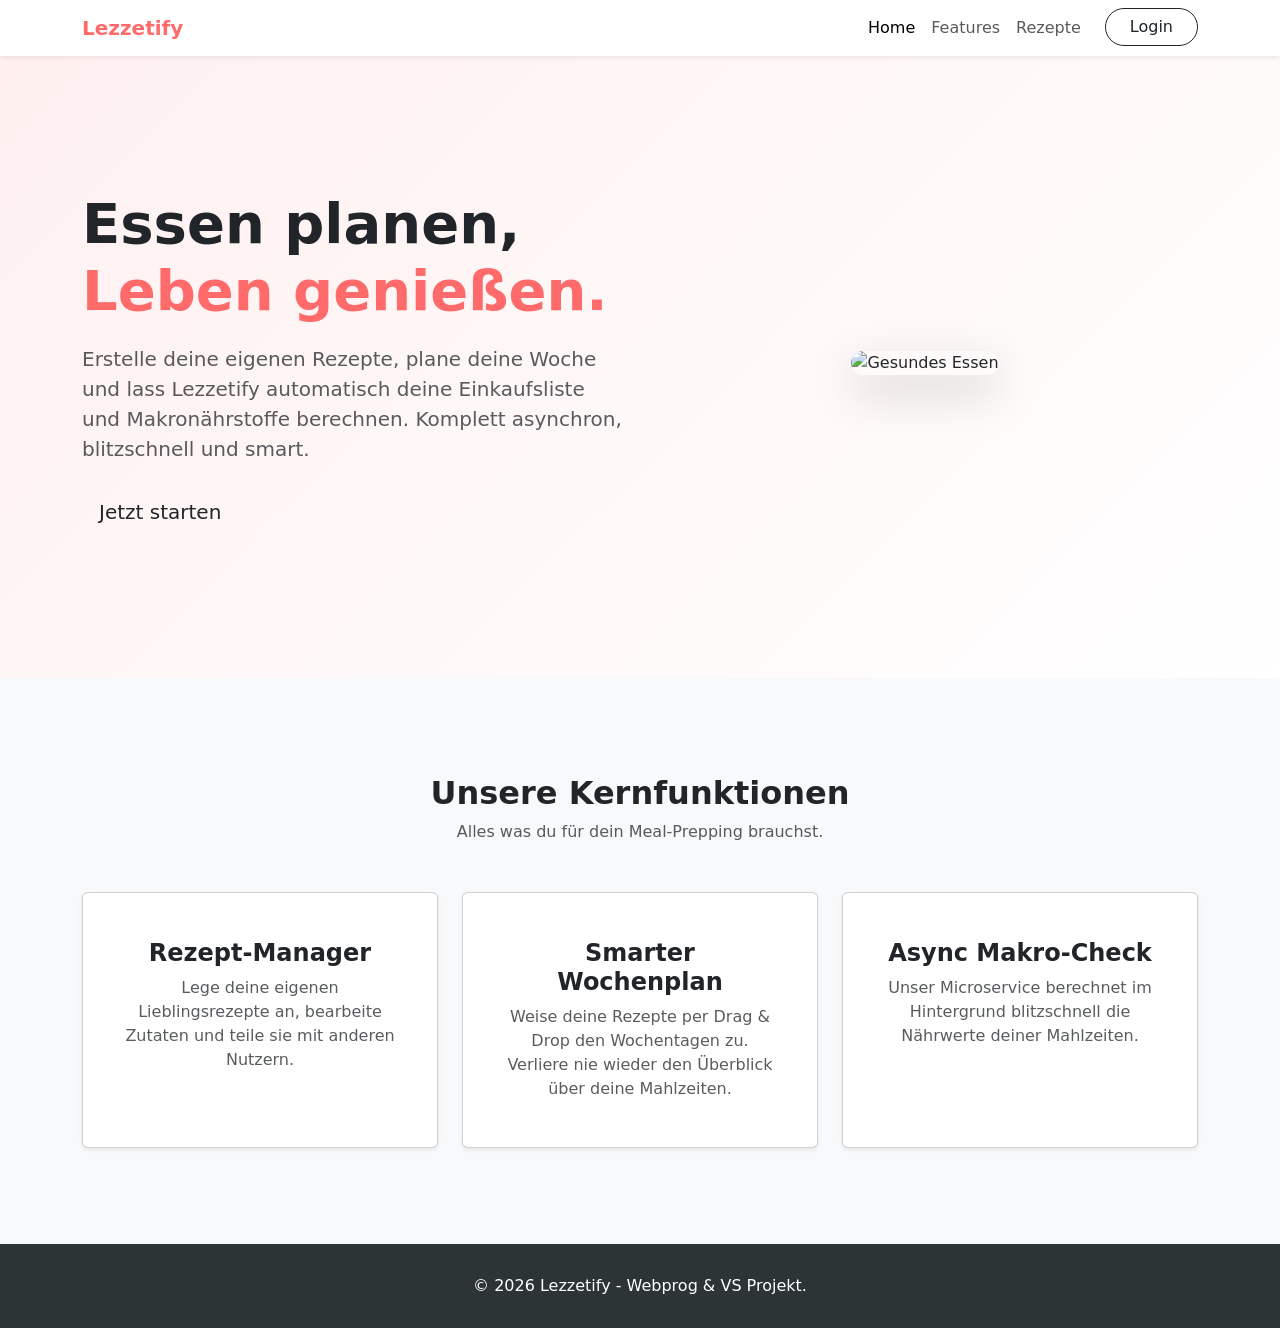
==== index.html @ 41262026 "Add files via upload" ====
<!DOCTYPE html>
<html lang="de">
<head>
    <meta charset="UTF-8">
    <meta name="viewport" content="width=device-width, initial-scale=1.0">
    <link rel="stylesheet" href="style.css">
    <link rel="stylesheet" href="library/css/bootstrap.min.css">
    <link rel="stylesheet" href="library/css/all.min.css">

    <title>Lezzetify</title>
    <link rel="icon" type="image/png" href="images/logo.png">

</head>
<body>

<!-- Navigation -->
    <nav class="navbar navbar-expand-lg navbar-light bg-white shadow-sm fixed-top">
        <div class="container">
            <a class="navbar-brand" href="#">Lezzetify</a>
            <button class="navbar-toggler" type="button" data-bs-toggle="collapse" data-bs-target="#navbarNav">
                <span class="navbar-toggler-icon"></span>
            </button>
            <div class="collapse navbar-collapse" id="navbarNav">
                <ul class="navbar-nav ms-auto">
                    <li class="nav-item">
                        <a class="nav-link active" href="#">Home</a>
                    </li>
                    <li class="nav-item">
                        <a class="nav-link" href="#features">Features</a>
                    </li>
                    <li class="nav-item">
                        <a class="nav-link" href="#">Rezepte</a>
                    </li>
                    <li class="nav-item ms-lg-3 mt-2 mt-lg-0">
                        <a class="btn btn-outline-dark rounded-pill px-4" href="#">Login</a>
                    </li>
                </ul>
            </div>
        </div>
    </nav>

    <!-- Hero Section -->
    <section class="hero-section mt-5">
        <div class="container">
            <div class="row align-items-center">
                <div class="col-lg-6 text-center text-lg-start">
                    <h1 class="hero-title">Essen planen, <br><span>Leben genießen.</span></h1>
                    <p class="lead text-muted mb-4">Erstelle deine eigenen Rezepte, plane deine Woche und lass Lezzetify automatisch deine Einkaufsliste und Makronährstoffe berechnen. Komplett asynchron, blitzschnell und smart.</p>
                    <a href="#" class="btn btn-primary-custom btn-lg">Jetzt starten</a>
                </div>
                <div class="col-lg-6 mt-5 mt-lg-0 text-center">
                    <!-- Lokales Bild verwenden -->
                    <img src="assets/img/hero-bild.jpg" alt="Gesundes Essen" class="img-fluid rounded-4 shadow-lg" style="object-fit: cover; height: 400px; width: 100%;">
                </div>
            </div>
        </div>
    </section>

    <!-- Features Section -->
    <section id="features" class="py-5 bg-light">
        <div class="container py-5">
            <div class="text-center mb-5">
                <h2 class="fw-bold">Unsere Kernfunktionen</h2>
                <p class="text-muted">Alles was du für dein Meal-Prepping brauchst.</p>
            </div>
            
            <div class="row g-4 text-center">
                <!-- Feature 1 -->
                <div class="col-md-4">
                    <div class="card feature-card h-100 shadow-sm">
                        <div class="card-body">
                            <h4 class="card-title fw-bold">Rezept-Manager</h4>
                            <p class="card-text text-muted">Lege deine eigenen Lieblingsrezepte an, bearbeite Zutaten und teile sie mit anderen Nutzern.</p>
                        </div>
                    </div>
                </div>
                <!-- Feature 2 -->
                <div class="col-md-4">
                    <div class="card feature-card h-100 shadow-sm">
                        <div class="card-body">
                            <h4 class="card-title fw-bold">Smarter Wochenplan</h4>
                            <p class="card-text text-muted">Weise deine Rezepte per Drag & Drop den Wochentagen zu. Verliere nie wieder den Überblick über deine Mahlzeiten.</p>
                        </div>
                    </div>
                </div>
                <!-- Feature 3 -->
                <div class="col-md-4">
                    <div class="card feature-card h-100 shadow-sm">
                        <div class="card-body">
                            <h4 class="card-title fw-bold">Async Makro-Check</h4>
                            <p class="card-text text-muted">Unser Microservice berechnet im Hintergrund blitzschnell die Nährwerte deiner Mahlzeiten.</p>
                        </div>
                    </div>
                </div>
            </div>
        </div>
    </section>

    <!-- Footer -->
    <footer class="text-center">
        <div class="container">
            <p class="mb-0">&copy; 2026 Lezzetify - Webprog & VS Projekt.</p>
        </div>
    </footer>

    <script src="script.js"></script>
    <script src="library/js/bootstrap.bundle.min.js"></script>
</body>
</html>
---- style.css ----
:root {
            --primary-color: #ff6b6b; /* Appetitliches Korallenrot */
            --secondary-color: #feca57; /* Warmes Gelb */
            --dark-color: #2d3436;
            --light-bg: #f8f9fa;
        }

        body {
            font-family: 'Poppins', sans-serif;
            color: var(--dark-color);
        }

        .navbar-brand {
            font-weight: 700;
            font-size: 1.5rem;
            color: var(--primary-color) !important;
        }

        .hero-section {
            background: linear-gradient(135deg, #fff0f0 0%, #fff 100%);
            padding: 100px 0;
            min-height: 70vh;
            display: flex;
            align-items: center;
        }

        .hero-title {
            font-weight: 700;
            font-size: 3.5rem;
            margin-bottom: 20px;
        }

        .hero-title span {
            color: var(--primary-color);
        }

        .btn-primary-custom {
            background-color: var(--primary-color);
            color: white;
            border: none;
            padding: 12px 30px;
            border-radius: 50px;
            font-weight: 600;
            transition: all 0.3s ease;
        }

        .btn-primary-custom:hover {
            background-color: #ff5252;
            color: white;
            transform: translateY(-2px);
            box-shadow: 0 5px 15px rgba(255, 107, 107, 0.4);
        }

        .feature-card {
            border: none;
            border-radius: 15px;
            transition: all 0.3s ease;
            background-color: white;
            padding: 30px 20px;
        }

        .feature-card:hover {
            transform: translateY(-10px);
            box-shadow: 0 15px 30px rgba(0,0,0,0.1);
        }

        .feature-icon {
            font-size: 3rem;
            color: var(--secondary-color);
            margin-bottom: 20px;
        }

        footer {
            background-color: var(--dark-color);
            color: white;
            padding: 30px 0;
        }
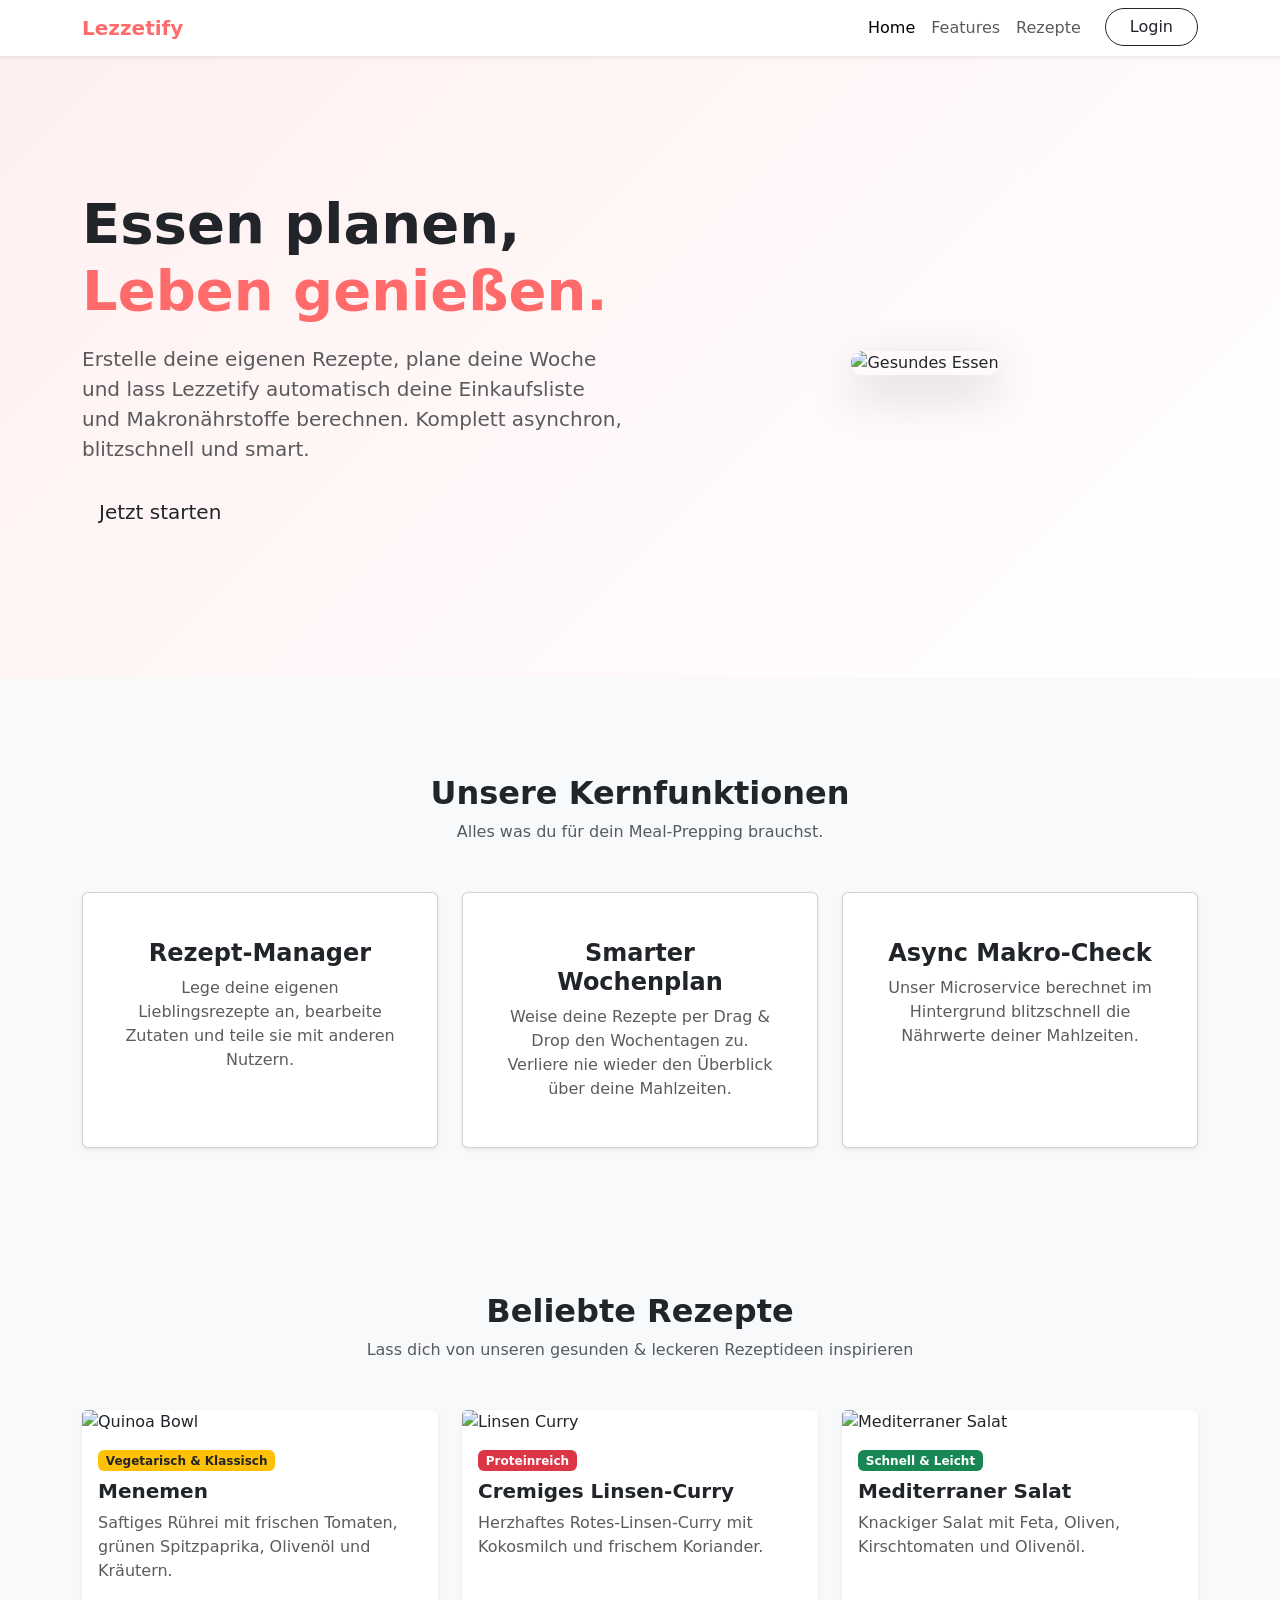
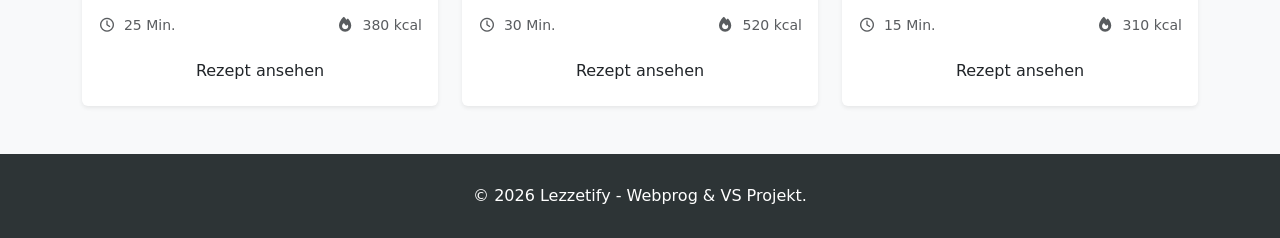
==== commit b5d4d0a5: "Update index.html" ====
--- a/index.html
+++ b/index.html
@@ -29,10 +29,10 @@
                         <a class="nav-link" href="#features">Features</a>
                     </li>
                     <li class="nav-item">
-                        <a class="nav-link" href="#">Rezepte</a>
+                        <a class="nav-link" href="#rezepte">Rezepte</a>
                     </li>
                     <li class="nav-item ms-lg-3 mt-2 mt-lg-0">
-                        <a class="btn btn-outline-dark rounded-pill px-4" href="#">Login</a>
+                        <a class="btn btn-outline-dark rounded-pill px-4" href="login.html">Login</a>
                     </li>
                 </ul>
             </div>
@@ -46,11 +46,11 @@
                 <div class="col-lg-6 text-center text-lg-start">
                     <h1 class="hero-title">Essen planen, <br><span>Leben genießen.</span></h1>
                     <p class="lead text-muted mb-4">Erstelle deine eigenen Rezepte, plane deine Woche und lass Lezzetify automatisch deine Einkaufsliste und Makronährstoffe berechnen. Komplett asynchron, blitzschnell und smart.</p>
-                    <a href="#" class="btn btn-primary-custom btn-lg">Jetzt starten</a>
+                    <a href="login.html" class="btn btn-primary-custom btn-lg">Jetzt starten</a>
                 </div>
                 <div class="col-lg-6 mt-5 mt-lg-0 text-center">
                     <!-- Lokales Bild verwenden -->
-                    <img src="assets/img/hero-bild.jpg" alt="Gesundes Essen" class="img-fluid rounded-4 shadow-lg" style="object-fit: cover; height: 400px; width: 100%;">
+                    <img src="images/essen.jpg" alt="Gesundes Essen" class="img-fluid rounded-4 shadow-lg" style="object-fit: cover; height: 400px; width: 100%;">
                 </div>
             </div>
         </div>
@@ -96,6 +96,69 @@
         </div>
     </section>
 
+    <!-- REZEPTE ABSCHNITT -->
+<section id="rezepte" class="py-5 bg-light">
+  <div class="container">
+    <div class="text-center mb-5">
+      <h2 class="fw-bold text-dark">Beliebte Rezepte</h2>
+      <p class="text-muted">Lass dich von unseren gesunden & leckeren Rezeptideen inspirieren</p>
+    </div>
+
+    <div class="row g-4">
+      <!-- Rezept 1 -->
+      <div class="col-md-4">
+        <div class="card h-100 border-0 shadow-sm recipe-card">
+          <img src="images/menemen.jpg" class="card-img-top recipe-img" alt="Quinoa Bowl">
+          <div class="card-body d-flex flex-column">
+            <span class="badge bg-warning text-dark align-self-start mb-2">Vegetarisch & Klassisch</span>
+            <h5 class="card-title fw-bold">Menemen</h5>
+            <p class="card-text text-muted flex-grow-1">Saftiges Rührei mit frischen Tomaten, grünen Spitzpaprika, Olivenöl und Kräutern.</p>
+            <div class="d-flex justify-content-between text-muted small my-3">
+              <span><i class="far fa-clock me-1"></i> 25 Min.</span>
+              <span><i class="fas fa-fire me-1"></i> 380 kcal</span>
+            </div>
+            <a href="#" class="btn btn-primary-custom w-100">Rezept ansehen</a>
+          </div>
+        </div>
+      </div>
+
+      <!-- Rezept 2 -->
+      <div class="col-md-4">
+        <div class="card h-100 border-0 shadow-sm recipe-card">
+          <img src="https://images.unsplash.com/photo-1540420773420-3366772f4999?w=600&auto=format&fit=crop" class="card-img-top recipe-img" alt="Linsen Curry">
+          <div class="card-body d-flex flex-column">
+            <span class="badge bg-danger text-white align-self-start mb-2">Proteinreich</span>
+            <h5 class="card-title fw-bold">Cremiges Linsen-Curry</h5>
+            <p class="card-text text-muted flex-grow-1">Herzhaftes Rotes-Linsen-Curry mit Kokosmilch und frischem Koriander.</p>
+            <div class="d-flex justify-content-between text-muted small my-3">
+              <span><i class="far fa-clock me-1"></i> 30 Min.</span>
+              <span><i class="fas fa-fire me-1"></i> 520 kcal</span>
+            </div>
+            <a href="#" class="btn btn-primary-custom w-100">Rezept ansehen</a>
+          </div>
+        </div>
+      </div>
+
+      <!-- Rezept 3 -->
+      <div class="col-md-4">
+        <div class="card h-100 border-0 shadow-sm recipe-card">
+          <img src="https://images.unsplash.com/photo-1512621776951-a57141f2eefd?w=600&auto=format&fit=crop" class="card-img-top recipe-img" alt="Mediterraner Salat">
+          <div class="card-body d-flex flex-column">
+            <span class="badge bg-success text-white align-self-start mb-2">Schnell & Leicht</span>
+            <h5 class="card-title fw-bold">Mediterraner Salat</h5>
+            <p class="card-text text-muted flex-grow-1">Knackiger Salat mit Feta, Oliven, Kirschtomaten und Olivenöl.</p>
+            <div class="d-flex justify-content-between text-muted small my-3">
+              <span><i class="far fa-clock me-1"></i> 15 Min.</span>
+              <span><i class="fas fa-fire me-1"></i> 310 kcal</span>
+            </div>
+            <a href="#" class="btn btn-primary-custom w-100">Rezept ansehen</a>
+          </div>
+        </div>
+      </div>
+    </div>
+  </div>
+</section>
+
     <!-- Footer -->
     <footer class="text-center">
         <div class="container">
@@ -106,4 +169,4 @@
     <script src="script.js"></script>
     <script src="library/js/bootstrap.bundle.min.js"></script>
 </body>
-</html>+</html>
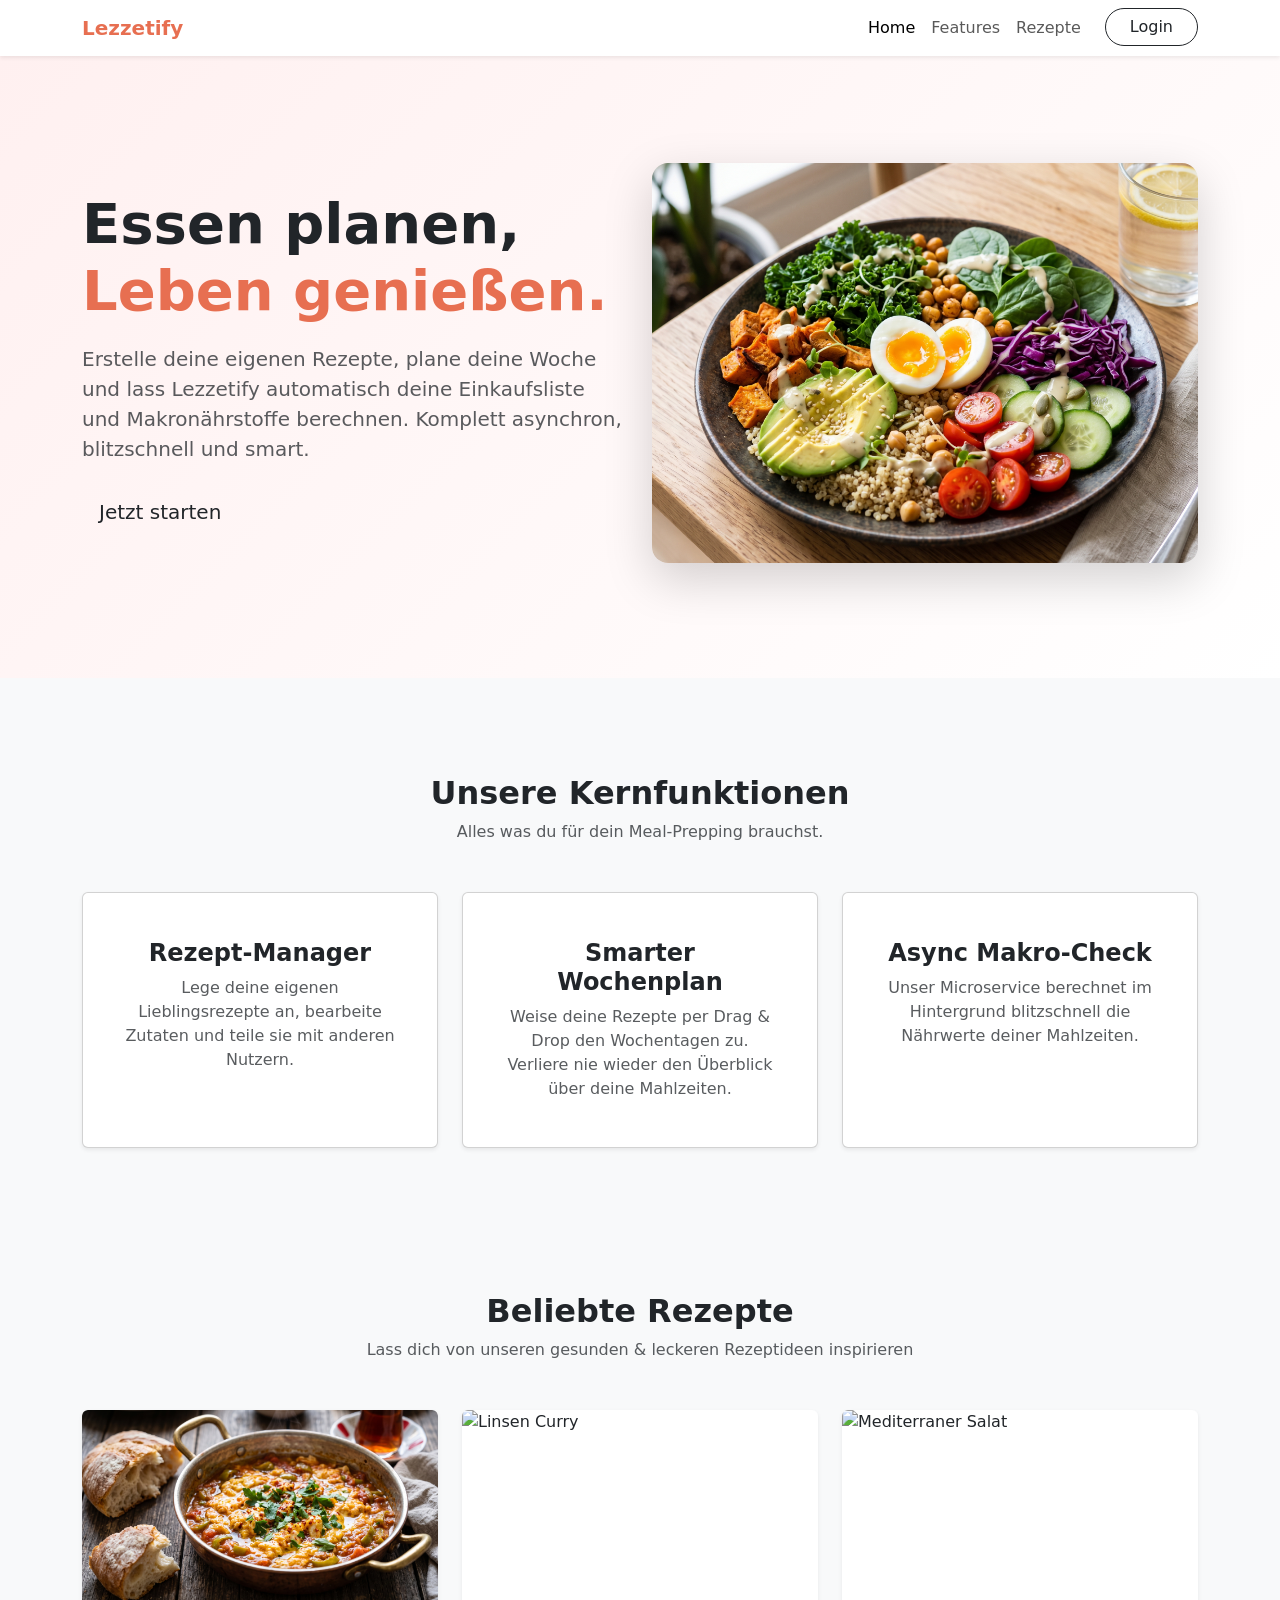
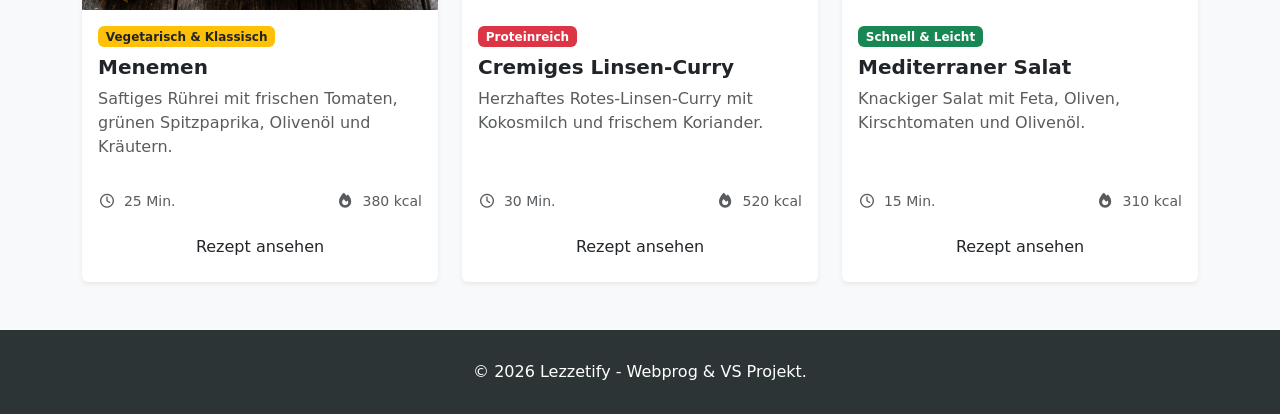
==== commit a8083555: "Update index.html" ====
--- a/index.html
+++ b/index.html
@@ -117,7 +117,7 @@
               <span><i class="far fa-clock me-1"></i> 25 Min.</span>
               <span><i class="fas fa-fire me-1"></i> 380 kcal</span>
             </div>
-            <a href="#" class="btn btn-primary-custom w-100">Rezept ansehen</a>
+            <a href="login.html" class="btn btn-primary-custom w-100">Rezept ansehen</a>
           </div>
         </div>
       </div>
@@ -134,7 +134,7 @@
               <span><i class="far fa-clock me-1"></i> 30 Min.</span>
               <span><i class="fas fa-fire me-1"></i> 520 kcal</span>
             </div>
-            <a href="#" class="btn btn-primary-custom w-100">Rezept ansehen</a>
+            <a href="login.html" class="btn btn-primary-custom w-100">Rezept ansehen</a>
           </div>
         </div>
       </div>
@@ -151,7 +151,7 @@
               <span><i class="far fa-clock me-1"></i> 15 Min.</span>
               <span><i class="fas fa-fire me-1"></i> 310 kcal</span>
             </div>
-            <a href="#" class="btn btn-primary-custom w-100">Rezept ansehen</a>
+            <a href="login.html" class="btn btn-primary-custom w-100">Rezept ansehen</a>
           </div>
         </div>
       </div>
--- a/style.css
+++ b/style.css
@@ -1,77 +1,148 @@
 :root {
-            --primary-color: #ff6b6b; /* Appetitliches Korallenrot */
-            --secondary-color: #feca57; /* Warmes Gelb */
-            --dark-color: #2d3436;
-            --light-bg: #f8f9fa;
-        }
+    --primary-color: #ff6b6b;
+    /* Appetitliches Korallenrot */
+    --secondary-color: #feca57;
+    /* Warmes Gelb */
+    --dark-color: #2d3436;
+    --light-bg: #f8f9fa;
+}
 
-        body {
-            font-family: 'Poppins', sans-serif;
-            color: var(--dark-color);
-        }
+/* Sanftes Scrollen beim Klick auf Anker-Links */
+html {
+    scroll-behavior: smooth;
+}
 
-        .navbar-brand {
-            font-weight: 700;
-            font-size: 1.5rem;
-            color: var(--primary-color) !important;
-        }
+/* Offset für fixierte Navigationsleisten */
+section {
+    scroll-margin-top: 70px;
+}
 
-        .hero-section {
-            background: linear-gradient(135deg, #fff0f0 0%, #fff 100%);
-            padding: 100px 0;
-            min-height: 70vh;
-            display: flex;
-            align-items: center;
-        }
+/* Styling für die Rezept-Karten */
+.recipe-card {
+    border-radius: 15px;
+    overflow: hidden;
+    transition: transform 0.3s ease, box-shadow 0.3s ease;
+}
 
-        .hero-title {
-            font-weight: 700;
-            font-size: 3.5rem;
-            margin-bottom: 20px;
-        }
+.recipe-card:hover {
+    transform: translateY(-5px);
+    box-shadow: 0 10px 20px rgba(0, 0, 0, 0.1) !important;
+}
 
-        .hero-title span {
-            color: var(--primary-color);
-        }
+.recipe-img {
+    height: 200px;
+    object-fit: cover;
+}
 
-        .btn-primary-custom {
-            background-color: var(--primary-color);
-            color: white;
-            border: none;
-            padding: 12px 30px;
-            border-radius: 50px;
-            font-weight: 600;
-            transition: all 0.3s ease;
-        }
+body {
+    font-family: 'Poppins', sans-serif;
+    color: var(--dark-color);
+}
 
-        .btn-primary-custom:hover {
-            background-color: #ff5252;
-            color: white;
-            transform: translateY(-2px);
-            box-shadow: 0 5px 15px rgba(255, 107, 107, 0.4);
-        }
+.navbar-brand {
+    font-weight: 700;
+    font-size: 1.5rem;
+    color: var(--primary-color) !important;
+}
 
-        .feature-card {
-            border: none;
-            border-radius: 15px;
-            transition: all 0.3s ease;
-            background-color: white;
-            padding: 30px 20px;
-        }
+.hero-section {
+    background: linear-gradient(135deg, #fff0f0 0%, #fff 100%);
+    padding: 100px 0;
+    min-height: 70vh;
+    display: flex;
+    align-items: center;
+}
 
-        .feature-card:hover {
-            transform: translateY(-10px);
-            box-shadow: 0 15px 30px rgba(0,0,0,0.1);
-        }
+.hero-title {
+    font-weight: 700;
+    font-size: 3.5rem;
+    margin-bottom: 20px;
+}
 
-        .feature-icon {
-            font-size: 3rem;
-            color: var(--secondary-color);
-            margin-bottom: 20px;
-        }
+.hero-title span {
+    color: var(--primary-color);
+}
 
-        footer {
-            background-color: var(--dark-color);
-            color: white;
-            padding: 30px 0;
-        }+.btn-primary-custom {
+    background-color: var(--primary-color);
+    color: white;
+    border: none;
+    padding: 12px 30px;
+    border-radius: 50px;
+    font-weight: 600;
+    transition: all 0.3s ease;
+}
+
+.btn-primary-custom:hover {
+    background-color: #ff5252;
+    color: white;
+    transform: translateY(-2px);
+    box-shadow: 0 5px 15px rgba(255, 107, 107, 0.4);
+}
+
+.feature-card {
+    border: none;
+    border-radius: 15px;
+    transition: all 0.3s ease;
+    background-color: white;
+    padding: 30px 20px;
+}
+
+.feature-card:hover {
+    transform: translateY(-10px);
+    box-shadow: 0 15px 30px rgba(0, 0, 0, 0.1);
+}
+
+.feature-icon {
+    font-size: 3rem;
+    color: var(--secondary-color);
+    margin-bottom: 20px;
+}
+
+/* --- Farben für Lezzetify --- */
+:root {
+  /* Dein Haupt-Korallrot - du kannst den Hex-Code (#e76f51) anpassen, falls dein Logo etwas heller/dunkler ist */
+  --primary-color: #e76f51; 
+  --primary-hover: #d15b40;
+}
+
+/* --- Links (Passwort vergessen & Nutzungsbedingungen) --- */
+.text-primary-custom {
+  color: var(--primary-color) !important;
+}
+
+.text-primary-custom:hover {
+  color: var(--primary-hover) !important;
+  text-decoration: underline !important; /* Unterstreichen beim Drüberfahren */
+}
+
+/* --- Tabs (Anmelden / Registrieren) --- */
+.nav-pills .nav-link {
+  color: #6c757d; /* Grau für den inaktiven Tab */
+  transition: all 0.3s ease;
+}
+
+.nav-pills .nav-link.active, 
+.nav-pills .show > .nav-link {
+  background-color: var(--primary-color) !important;
+  color: white !important;
+}
+
+/* --- Buttons (Einloggen / Konto erstellen) --- */
+.btn-primary-custom {
+  background-color: var(--primary-color);
+  color: white;
+  border: none;
+  transition: all 0.3s ease;
+}
+
+.btn-primary-custom:hover {
+  background-color: var(--primary-hover);
+  color: white;
+}
+
+footer {
+    background-color: var(--dark-color);
+    color: white;
+    padding: 30px 0;
+}
